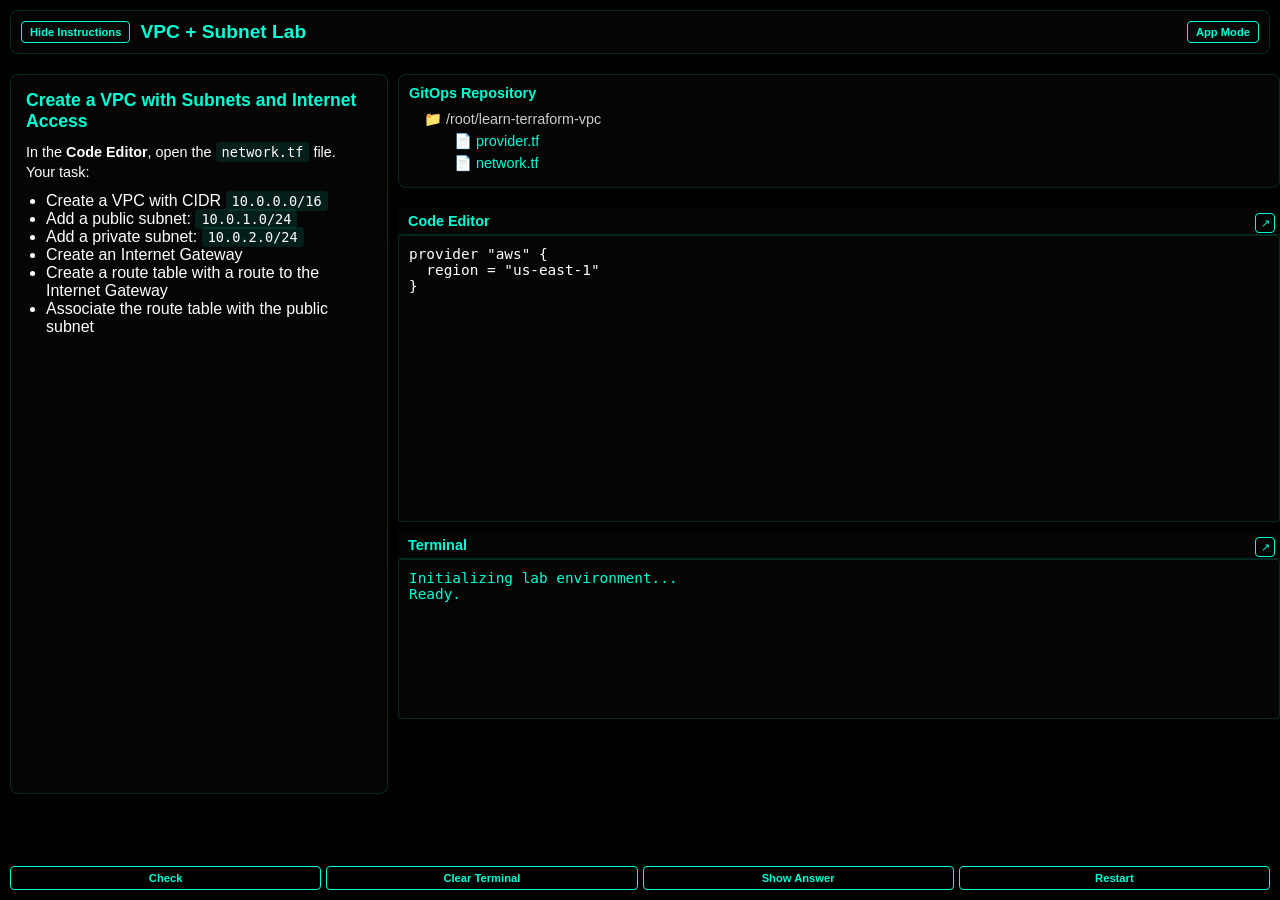
==== lab-engine/index.html @ 4620516e "Initial release: Terraform Academy OSS Open-source learning platform framework featuring: - Interact" ====
<!DOCTYPE html>
<html lang="en">
<head>
  <meta charset="UTF-8">
  <meta name="viewport" content="width=device-width, initial-scale=1.0, maximum-scale=1.0, user-scalable=no, viewport-fit=cover">
  <meta name="apple-mobile-web-app-capable" content="yes">
  <meta name="apple-mobile-web-app-status-bar-style" content="black-translucent">
  <title>Lab Engine Demo — Terraform Academy OSS</title>
  <link rel="stylesheet" href="../theme/variables.css">
  <link rel="stylesheet" href="../theme/octagons.css">
  <link rel="stylesheet" href="lab-engine.css">
</head>
<body>
  <!-- Background -->
  <div class="background-octagons">
    <span class="oct1" style="top:10%; left:10%;">⬡</span>
    <span class="oct2" style="top:40%; left:70%;">⬡</span>
    <span class="oct3" style="top:70%; left:30%;">⬡</span>
    <span class="oct4" style="top:20%; left:80%;">⬡</span>
    <span class="oct1" style="top:85%; left:15%;">⬡</span>
    <span class="oct2" style="top:65%; left:90%;">⬡</span>
  </div>

  <!-- Main Layout -->
  <div class="container">
    <!-- Header -->
    <div class="header">
      <button class="instructions-toggle" onclick="LabEngine.toggleInstructions()">Hide Instructions</button>
      <h1 id="lab-title">Sample Lab</h1>
      <button class="theme-toggle" onclick="LabEngine.toggleTheme()">App Mode</button>
    </div>

    <!-- Content -->
    <div class="main-content">
      <!-- Instructions Panel -->
      <div class="instructions" id="instructions">
        <h2 id="instruction-title">Instructions</h2>
        <div id="instruction-body">
          <p>Loading lab instructions...</p>
        </div>
      </div>

      <!-- Editor + Terminal -->
      <div class="editor-terminal">
        <!-- File Tree -->
        <div class="workspace">
          <h3>GitOps Repository</h3>
          <div class="file-tree" id="file-tree"></div>
        </div>

        <!-- Code Editor -->
        <div class="editor-section">
          <h3>Code Editor</h3>
          <button class="modal-toggle" onclick="LabEngine.openEditorModal()">↗</button>
          <textarea id="editor" spellcheck="false"></textarea>
        </div>

        <!-- Terminal -->
        <div class="terminal-section">
          <h3>Terminal</h3>
          <button class="modal-toggle" onclick="LabEngine.openTerminalModal()">↗</button>
          <textarea id="terminal" readonly>Initializing lab environment...
Ready.</textarea>
        </div>
      </div>
    </div>

    <!-- Action Buttons -->
    <div class="button-group">
      <button class="check-btn" onclick="LabEngine.check()">Check</button>
      <button class="clear-btn" onclick="LabEngine.clearTerminal()">Clear Terminal</button>
      <button class="check-answer-btn" onclick="LabEngine.showAnswer()">Show Answer</button>
      <button class="restart-btn" onclick="LabEngine.restart()">Restart</button>
    </div>
  </div>

  <!-- Editor Modal (fullscreen) -->
  <dialog id="editorModal">
    <div class="modal-content">
      <div class="modal-header">Code Editor</div>
      <div class="modal-body">
        <div class="editor-container">
          <div class="line-numbers" id="editorLineNumbers"></div>
          <textarea id="editorModalContent" spellcheck="false"></textarea>
        </div>
      </div>
      <button class="modal-toggle" onclick="LabEngine.closeEditorModal()">✕</button>
    </div>
  </dialog>

  <!-- Terminal Modal (fullscreen) -->
  <dialog id="terminalModal">
    <div class="modal-content">
      <div class="modal-header">Terminal</div>
      <div class="modal-body">
        <div class="editor-container">
          <div class="line-numbers" id="terminalLineNumbers"></div>
          <textarea id="terminalModalContent" readonly></textarea>
        </div>
      </div>
      <button class="modal-toggle" onclick="LabEngine.closeTerminalModal()">✕</button>
    </div>
  </dialog>

  <!-- Completion Prompt -->
  <div id="completionPrompt">
    <div class="burst-octagons">
      <span class="burst-oct" style="top:10%; left:20%;">⬡</span>
      <span class="burst-oct" style="top:30%; left:40%;">⬡</span>
      <span class="burst-oct" style="top:50%; left:60%;">⬡</span>
      <span class="burst-oct" style="top:70%; left:80%;">⬡</span>
      <span class="burst-oct" style="top:20%; left:70%;">⬡</span>
      <span class="burst-oct" style="top:60%; left:10%;">⬡</span>
    </div>
    <div class="burst-message">
      <h2>Nicely Done!</h2>
      <p id="completion-text">Congrats on completing the lab!</p>
      <button onclick="LabEngine.restart()">Restart</button>
    </div>
  </div>

  <!-- Lab Engine Core -->
  <script src="lab-engine.js"></script>

  <!-- Sample Lab Definition -->
  <script src="sample-lab.js"></script>

  <!-- Initialize -->
  <script>
    document.addEventListener('DOMContentLoaded', () => {
      LabEngine.init(SAMPLE_LAB);
    });
  </script>
</body>
</html>
---- theme/variables.css ----
/*
 * Terraform Academy OSS — CSS Variables (Theme System)
 *
 * Override these variables to customize the entire look.
 * Both dark and light mode are supported via [data-theme].
 */

:root {
  /* ─── Dark Theme (Default) ─── */
  --primary-bg: #0a0a1a;
  --primary-text: #ffffff;
  --sidebar-bg: #16191f;
  --sidebar-text: #d5dbdb;
  --accent: #00ffd5;
  --button-bg: #00ffd5;
  --card-bg: rgba(255, 255, 255, 0.04);
  --shadow: rgba(0, 255, 255, 0.08);
  --correct-bg: rgba(40, 167, 69, 0.2);
  --incorrect-bg: rgba(220, 53, 69, 0.2);
  --hover-bg: #66ffe6;
  --menu-button-bg: #00aaff;
}

[data-theme="light"] {
  --primary-bg: #f0f8ff;
  --primary-text: #000000;
  --sidebar-bg: #e6f2ff;
  --sidebar-text: #333333;
  --accent: #00aaff;
  --button-bg: #00aaff;
  --card-bg: rgba(255, 255, 255, 0.8);
  --shadow: rgba(0, 0, 0, 0.1);
  --correct-bg: rgba(40, 167, 69, 0.15);
  --incorrect-bg: rgba(220, 53, 69, 0.15);
  --hover-bg: #0099e6;
  --menu-button-bg: #0073bb;
}
---- theme/octagons.css ----
/*
 * Terraform Academy OSS — Octagon Background Animations
 *
 * Floating octagon particles that animate in the background.
 * Include this CSS and add the HTML structure below.
 *
 * HTML:
 *   <div class="background-octagons">
 *     <span style="top:10%;left:10%;font-size:60px;animation-duration:22s;">⬡</span>
 *     <span style="top:40%;left:70%;font-size:80px;animation-duration:18s;">⬡</span>
 *     ...
 *   </div>
 */

.background-octagons {
  position: fixed;
  top: 0;
  left: 0;
  width: 100%;
  height: 100%;
  pointer-events: none;
  z-index: -1;
  overflow: hidden;
}

.background-octagons span {
  position: absolute;
  font-size: 50px;
  color: rgba(0, 255, 200, 0.1);
  animation: octFloat 20s infinite linear;
}

[data-theme="light"] .background-octagons span {
  color: rgba(0, 170, 255, 0.1);
}

@keyframes octFloat {
  0%   { transform: translateY(100vh) rotate(0deg); }
  100% { transform: translateY(-10vh) rotate(360deg); }
}

/* Multi-directional floating (for labs) */
.oct1 { animation: octDrift1 40s linear infinite !important; }
.oct2 { animation: octDrift2 60s linear infinite !important; }
.oct3 { animation: octDrift3 50s linear infinite !important; }
.oct4 { animation: octDrift4 70s linear infinite !important; }

@keyframes octDrift1 {
  0%   { transform: translate(0, 0) rotate(0deg); }
  25%  { transform: translate(30px, -40px) rotate(90deg); }
  50%  { transform: translate(-20px, 20px) rotate(180deg); }
  75%  { transform: translate(10px, -10px) rotate(270deg); }
  100% { transform: translate(0, 0) rotate(360deg); }
}

@keyframes octDrift2 {
  0%   { transform: translate(0, 0) rotate(0deg); }
  25%  { transform: translate(-40px, 30px) rotate(90deg); }
  50%  { transform: translate(25px, -20px) rotate(180deg); }
  75%  { transform: translate(-10px, 10px) rotate(270deg); }
  100% { transform: translate(0, 0) rotate(360deg); }
}

@keyframes octDrift3 {
  0%   { transform: translate(0, 0) rotate(0deg); }
  25%  { transform: translate(20px, 20px) rotate(90deg); }
  50%  { transform: translate(-30px, -10px) rotate(180deg); }
  75%  { transform: translate(15px, 25px) rotate(270deg); }
  100% { transform: translate(0, 0) rotate(360deg); }
}

@keyframes octDrift4 {
  0%   { transform: translate(0, 0) rotate(0deg); }
  25%  { transform: translate(10px, -30px) rotate(90deg); }
  50%  { transform: translate(-25px, 15px) rotate(180deg); }
  75%  { transform: translate(20px, -20px) rotate(270deg); }
  100% { transform: translate(0, 0) rotate(360deg); }
}
---- lab-engine/lab-engine.css ----
/* Lab Engine — Styles */

/* ─── Core Reset ─── */
* { margin: 0; padding: 0; box-sizing: border-box; -webkit-tap-highlight-color: transparent; }
html, body {
  font-family: -apple-system, BlinkMacSystemFont, 'Segoe UI', Roboto, sans-serif;
  background: #000; color: #fff; height: 100%;
  overflow-x: hidden; overscroll-behavior: none;
  position: relative; -webkit-text-size-adjust: 100%; touch-action: manipulation;
}
textarea {
  -webkit-text-size-adjust: 100%;
  -webkit-user-select: text; user-select: text; touch-action: pan-y;
}

/* ─── App Mode Theme ─── */
body.app-mode {
  font-family: -apple-system, BlinkMacSystemFont, "Segoe UI", Roboto, Helvetica, Arial, sans-serif;
  background: #000; color: #fff;
  -webkit-font-smoothing: antialiased; -moz-osx-font-smoothing: grayscale;
}

/* ─── Container ─── */
.container {
  display: flex; flex-direction: column; height: 100vh;
  padding: 10px; position: relative; z-index: 1;
}

/* ─── Header ─── */
.header {
  display: flex; align-items: center; padding: 10px;
  background: rgba(255,255,255,0.02);
  border: 1px solid rgba(0,255,213,0.15);
  border-radius: 8px; backdrop-filter: blur(12px);
  margin-bottom: 10px; gap: 10px;
}
body.app-mode .header {
  border-radius: 20px; background: rgba(255,255,255,0.05);
  padding: 16px; box-shadow: 0 8px 30px rgba(0,0,0,0.3);
  backdrop-filter: blur(15px); border: none;
}
.header h1 {
  font-size: 1.2rem; flex: 1;
  background: linear-gradient(to right, #00ffd5, #66ffe6);
  -webkit-background-clip: text; -webkit-text-fill-color: transparent;
}
body.app-mode .header h1 {
  background: none; -webkit-text-fill-color: #fff; color: #fff; font-weight: 700;
}

/* ─── Buttons (both modes) ─── */
.theme-toggle, .instructions-toggle {
  padding: 4px 8px; border: 1px solid #00ffd5; background: transparent;
  color: #00ffd5; border-radius: 4px; backdrop-filter: blur(5px);
  cursor: pointer; font-weight: bold; font-size: 0.7rem; transition: background 0.3s, transform 0.1s ease;
}
body.app-mode .theme-toggle, body.app-mode .instructions-toggle {
  border: none; border-radius: 14px; padding: 10px 16px;
  background: rgba(255,255,255,0.06); font-weight: 600; font-size: 0.8rem;
  backdrop-filter: blur(10px); box-shadow: 0 1px 4px rgba(0,0,0,0.25);
}
.theme-toggle:hover, .instructions-toggle:hover { background: rgba(0,255,213,0.05); }
body.app-mode .theme-toggle:hover, body.app-mode .instructions-toggle:hover {
  background: rgba(255,255,255,0.12); transform: scale(1.02);
}

/* ─── Main Content ─── */
.main-content { flex: 1; display: flex; flex-direction: column; gap: 10px; padding: 10px 0; }

/* ─── Instructions ─── */
.instructions {
  background: rgba(255,255,255,0.02); border: 1px solid rgba(0,255,213,0.15);
  border-radius: 8px; backdrop-filter: blur(12px); padding: 15px;
  display: block; box-shadow: 0 4px 15px rgba(0,0,0,0.1);
}
body.app-mode .instructions {
  border-radius: 20px; background: rgba(255,255,255,0.05);
  padding: 16px; box-shadow: 0 8px 30px rgba(0,0,0,0.3);
  backdrop-filter: blur(15px); border: none;
}
.instructions.hidden { display: none; }
.instructions h2 { font-size: 1.1rem; color: #00ffd5; margin-bottom: 10px; }
body.app-mode .instructions h2 { font-weight: 700; }
.instructions p { font-size: 0.9rem; line-height: 1.4; }
.instructions code {
  background: rgba(0,255,213,0.1); padding: 2px 6px; border-radius: 4px; font-size: 0.85rem;
}

/* ─── Workspace / File Tree ─── */
.workspace {
  background: rgba(255,255,255,0.02); border: 1px solid rgba(0,255,213,0.15);
  border-radius: 8px; backdrop-filter: blur(12px); padding: 10px;
  margin-bottom: 10px; box-shadow: 0 4px 15px rgba(0,0,0,0.1);
}
body.app-mode .workspace {
  border-radius: 20px; background: rgba(255,255,255,0.05);
  padding: 16px; box-shadow: 0 8px 30px rgba(0,0,0,0.3);
  backdrop-filter: blur(15px); border: none;
}
.workspace h3 { font-size: 0.9rem; color: #00ffd5; margin-bottom: 10px; }
body.app-mode .workspace h3 { font-weight: 700; }
.file-tree { font-size: 0.9rem; color: #ccc; }
body.app-mode .file-tree { color: #ddd; }
.file-tree ul { list-style: none; padding-left: 15px; }
.file-tree li { margin: 5px 0; }
.file-tree li.file { color: #00ffd5; cursor: pointer; }

/* ─── Editor + Terminal ─── */
.editor-terminal { flex: 1; display: flex; flex-direction: column; gap: 10px; }
.editor-section, .terminal-section {
  flex: 1; display: flex; flex-direction: column; position: relative;
}
.editor-section h3, .terminal-section h3 {
  font-size: 0.9rem; color: #00ffd5; padding: 5px 10px;
  background: rgba(255,255,255,0.02); border-bottom: 1px solid rgba(0,255,213,0.15);
  backdrop-filter: blur(5px);
}
body.app-mode .editor-section, body.app-mode .terminal-section {
  border-radius: 20px; background: rgba(255,255,255,0.05);
  padding: 16px; box-shadow: 0 8px 30px rgba(0,0,0,0.3);
  backdrop-filter: blur(15px); border: none;
}
body.app-mode .editor-section h3, body.app-mode .terminal-section h3 {
  padding: 0; background: none; border-bottom: none; font-weight: 700; margin-bottom: 10px;
}

#editor, #terminal {
  flex: 1; background: rgba(255,255,255,0.02); border: 1px solid rgba(0,255,213,0.15);
  border-radius: 4px; backdrop-filter: blur(12px); padding: 10px;
  font-family: monospace; font-size: 0.9rem; color: #fff; resize: none;
  box-shadow: 0 4px 15px rgba(0,0,0,0.1);
}
body.app-mode #editor, body.app-mode #terminal {
  border-radius: 12px; background: rgba(255,255,255,0.05);
  font-size: 0.85rem; padding: 12px; border: none; box-shadow: none;
}
#terminal { color: #00ffd5; height: 40% !important; min-height: 60px; max-height: 160px; }

/* ─── Action Buttons ─── */
.button-group { display: flex; gap: 5px; margin-top: 10px; flex-wrap: wrap; }
body.app-mode .button-group {
  gap: 8px; flex-wrap: wrap; justify-content: center; padding: 12px 0;
}

.check-btn, .clear-btn, .check-answer-btn, .restart-btn {
  flex: 1; padding: 5px; border: 1px solid #00ffd5; background: transparent;
  color: #00ffd5; border-radius: 4px; backdrop-filter: blur(5px);
  font-size: 0.7rem; font-weight: 600; cursor: pointer; text-align: center;
  min-width: 50px; transition: background 0.3s;
}
body.app-mode .check-btn, body.app-mode .clear-btn,
body.app-mode .check-answer-btn, body.app-mode .restart-btn {
  border: none; border-radius: 14px; padding: 10px 16px;
  background: rgba(255,255,255,0.06); font-weight: 600; font-size: 0.8rem;
  backdrop-filter: blur(10px); box-shadow: 0 1px 4px rgba(0,0,0,0.25);
}
.check-btn:hover { background: rgba(0,255,213,0.05); }
.clear-btn:hover { background: rgba(255,85,85,0.05); }
.check-answer-btn:hover { background: rgba(85,85,221,0.05); }
.restart-btn:hover { background: rgba(255,170,0,0.05); }
body.app-mode .check-btn:hover, body.app-mode .clear-btn:hover,
body.app-mode .check-answer-btn:hover, body.app-mode .restart-btn:hover {
  background: rgba(255,255,255,0.12); transform: scale(1.02);
}

/* ─── Modal Toggle ─── */
.modal-toggle {
  position: absolute; top: 5px; right: 5px; width: 20px; height: 20px;
  background: transparent; border: 1px solid #00ffd5; color: #00ffd5;
  border-radius: 4px; cursor: pointer; font-size: 0.7rem;
  display: flex; align-items: center; justify-content: center;
  backdrop-filter: blur(5px); transition: background 0.3s;
}
body.app-mode .modal-toggle {
  border: none; border-radius: 14px; padding: 10px;
  background: rgba(255,255,255,0.06); font-weight: 600; font-size: 0.8rem;
  backdrop-filter: blur(10px); box-shadow: 0 1px 4px rgba(0,0,0,0.25);
  width: 30px; height: 30px;
}
.modal-toggle:hover { background: rgba(0,255,213,0.05); }
body.app-mode .modal-toggle:hover { background: rgba(255,255,255,0.12); transform: scale(1.02); }

/* ─── Dialog / Modals ─── */
dialog {
  width: 90vw; height: 80vh; max-width: 800px; max-height: 600px;
  background: rgba(255,255,255,0.02); border: 1px solid rgba(0,255,213,0.15);
  border-radius: 8px; backdrop-filter: blur(12px);
  box-shadow: 0 4px 15px rgba(0,0,0,0.1); padding: 10px; z-index: 1000;
}
body.app-mode dialog {
  width: 92vw; max-width: 768px; height: 80vh;
  border: none; border-radius: 24px; background: rgba(255,255,255,0.07);
  backdrop-filter: blur(20px); box-shadow: 0 20px 60px rgba(0,0,0,0.4);
  padding: 20px; color: #fff;
}
dialog::backdrop { background: rgba(0,0,0,0.5); }

.modal-content { height: 100%; display: flex; flex-direction: column; }
.modal-header {
  font-size: 0.9rem; color: #00ffd5; padding: 5px 10px;
  background: rgba(255,255,255,0.02); border-bottom: 1px solid rgba(0,255,213,0.15);
}
body.app-mode .modal-header {
  font-size: 1rem; font-weight: 700; margin-bottom: 10px;
  padding: 0; background: none; border-bottom: none;
}
.modal-body { flex: 1; padding: 10px; display: flex; }

.editor-container {
  display: flex; width: 100%; height: 100%;
  background: transparent; border: 1px solid rgba(0,255,213,0.15); border-radius: 4px;
}
body.app-mode .editor-container {
  border: none; border-radius: 12px; background: rgba(255,255,255,0.05);
}

.line-numbers {
  width: 40px; background: rgba(255,255,255,0.02); color: #888;
  font-family: monospace; font-size: 0.9rem; text-align: right;
  padding: 10px 5px; overflow: hidden; user-select: none;
  border-right: 1px solid rgba(0,255,213,0.15);
}
body.app-mode .line-numbers {
  background: rgba(255,255,255,0.05); color: #aaa; font-size: 0.85rem; border-right: none;
}
.line-numbers div { line-height: 1.5em; padding-right: 5px; }

.modal-body textarea {
  flex: 1; background: transparent; border: none;
  font-family: monospace; font-size: 0.9rem; color: #fff;
  resize: none; padding: 10px; line-height: 1.5em; overflow-y: auto;
}
body.app-mode .modal-body textarea {
  background: rgba(255,255,255,0.05); font-size: 0.85rem; padding: 12px; border-radius: 12px;
}
#terminalModal textarea { color: #00ffd5; }

/* ─── Completion Prompt ─── */
#completionPrompt {
  position: fixed; top: 0; left: 0; width: 100vw; height: 100vh;
  z-index: 9999; display: none;
}
.burst-octagons {
  position: absolute; width: 100%; height: 100%; overflow: hidden; z-index: 1;
}
.burst-oct {
  position: absolute; font-size: 4rem; font-weight: bold;
  color: rgba(79,195,247,0.8);
  animation: pulseburst 4s ease-in-out infinite;
}
@keyframes pulseburst {
  0%, 100% { transform: scale(1) rotate(0deg); opacity: 0.6; }
  50% { transform: scale(1.8) rotate(180deg); opacity: 1; }
}
.burst-message {
  position: absolute; top: 50%; left: 50%; transform: translate(-50%,-50%);
  font-size: 1.2rem; color: rgba(79,195,247,0.9);
  background: rgba(255,255,255,0.02); border: 1px solid rgba(0,255,213,0.15);
  backdrop-filter: blur(12px); padding: 2rem 3rem; border-radius: 12px;
  font-weight: bold; text-align: center; z-index: 2;
  box-shadow: 0 4px 15px rgba(0,0,0,0.1);
}
body.app-mode .burst-message {
  border-radius: 20px; background: rgba(255,255,255,0.06);
  backdrop-filter: blur(15px); padding: 2rem; color: #00ffd5;
  box-shadow: 0 12px 40px rgba(0,0,0,0.4); border: none;
}
.burst-message h2 { margin-bottom: 0.5rem; color: rgba(79,195,247,1); }
body.app-mode .burst-message h2 { font-size: 1.4rem; margin-bottom: 1rem; color: #00ffd5; }
.burst-message button {
  margin-top: 1rem; padding: 0.6rem 1.2rem;
  background: transparent; border: 1px solid rgba(79,195,247,0.9);
  color: rgba(79,195,247,0.9); border-radius: 6px;
  font-size: 1rem; cursor: pointer; backdrop-filter: blur(5px); transition: background 0.3s;
}
body.app-mode .burst-message button {
  padding: 10px 16px; border-radius: 12px; border: none;
  background: rgba(255,255,255,0.1); color: #00ffd5; font-weight: 600;
  font-size: 0.9rem; backdrop-filter: blur(10px);
}
.burst-message button:hover { background: rgba(79,195,247,0.05); }
body.app-mode .burst-message button:hover { background: rgba(255,255,255,0.2); transform: scale(1.02); }

/* ─── Desktop Layout ─── */
@media (min-width: 768px) {
  .main-content { flex-direction: row; }
  .instructions { flex: 0 0 30%; max-height: 80vh; overflow-y: auto; }
  .editor-terminal { flex: 0 0 70%; }
  .editor-section, .terminal-section { flex: 1; }
}
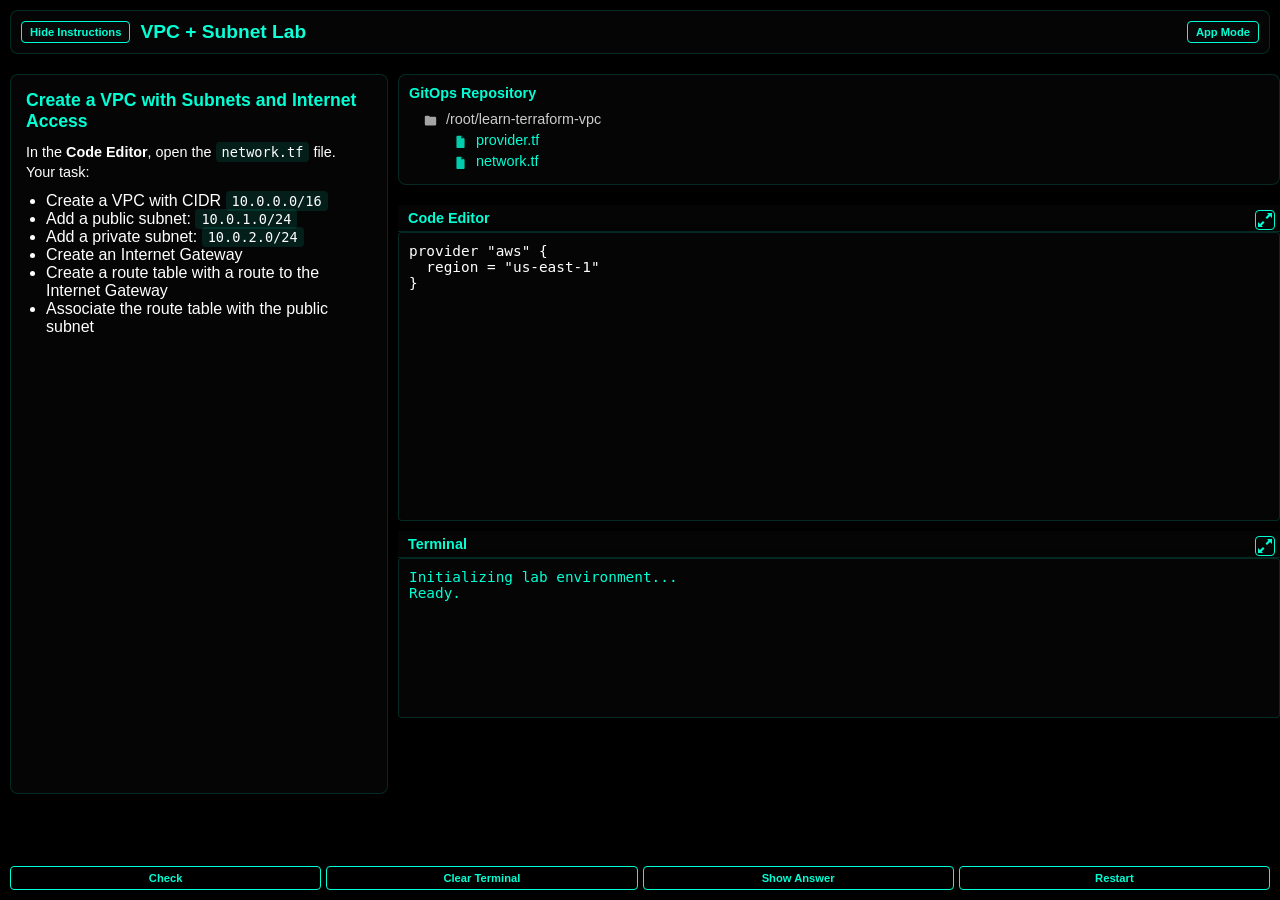
==== commit 22b6a8c6: "feat: funnel optimization, exam domain alignment, share buttons, community foundations - Add certifi" ====
--- a/lab-engine/index.html
+++ b/lab-engine/index.html
@@ -5,7 +5,7 @@
   <meta name="viewport" content="width=device-width, initial-scale=1.0, maximum-scale=1.0, user-scalable=no, viewport-fit=cover">
   <meta name="apple-mobile-web-app-capable" content="yes">
   <meta name="apple-mobile-web-app-status-bar-style" content="black-translucent">
-  <title>Lab Engine Demo — Terraform Academy OSS</title>
+  <title>Lab Engine Demo | Terraform Academy OSS</title>
   <link rel="stylesheet" href="../theme/variables.css">
   <link rel="stylesheet" href="../theme/octagons.css">
   <link rel="stylesheet" href="lab-engine.css">
@@ -13,12 +13,12 @@
 <body>
   <!-- Background -->
   <div class="background-octagons">
-    <span class="oct1" style="top:10%; left:10%;">⬡</span>
-    <span class="oct2" style="top:40%; left:70%;">⬡</span>
-    <span class="oct3" style="top:70%; left:30%;">⬡</span>
-    <span class="oct4" style="top:20%; left:80%;">⬡</span>
-    <span class="oct1" style="top:85%; left:15%;">⬡</span>
-    <span class="oct2" style="top:65%; left:90%;">⬡</span>
+    <svg class="hex oct1" style="top:10%; left:10%;" viewBox="0 0 100 100"><polygon points="50,3 97,25 97,75 50,97 3,75 3,25" fill="none" stroke="currentColor" stroke-width="6"/></svg>
+    <svg class="hex oct2" style="top:40%; left:70%;" viewBox="0 0 100 100"><polygon points="50,3 97,25 97,75 50,97 3,75 3,25" fill="none" stroke="currentColor" stroke-width="6"/></svg>
+    <svg class="hex oct3" style="top:70%; left:30%;" viewBox="0 0 100 100"><polygon points="50,3 97,25 97,75 50,97 3,75 3,25" fill="none" stroke="currentColor" stroke-width="6"/></svg>
+    <svg class="hex oct4" style="top:20%; left:80%;" viewBox="0 0 100 100"><polygon points="50,3 97,25 97,75 50,97 3,75 3,25" fill="none" stroke="currentColor" stroke-width="6"/></svg>
+    <svg class="hex oct1" style="top:85%; left:15%;" viewBox="0 0 100 100"><polygon points="50,3 97,25 97,75 50,97 3,75 3,25" fill="none" stroke="currentColor" stroke-width="6"/></svg>
+    <svg class="hex oct2" style="top:65%; left:90%;" viewBox="0 0 100 100"><polygon points="50,3 97,25 97,75 50,97 3,75 3,25" fill="none" stroke="currentColor" stroke-width="6"/></svg>
   </div>
 
   <!-- Main Layout -->
@@ -51,14 +51,18 @@
         <!-- Code Editor -->
         <div class="editor-section">
           <h3>Code Editor</h3>
-          <button class="modal-toggle" onclick="LabEngine.openEditorModal()">↗</button>
+          <button class="modal-toggle" onclick="LabEngine.openEditorModal()" aria-label="Expand editor">
+            <svg width="14" height="14" viewBox="0 0 14 14" fill="currentColor" xmlns="http://www.w3.org/2000/svg"><path d="M9 0h5v5l-2-2-3 3-1.5-1.5 3-3L9 0zM0 9l2 2 3-3L6.5 9.5l-3 3L5 14H0V9z"/></svg>
+          </button>
           <textarea id="editor" spellcheck="false"></textarea>
         </div>
 
         <!-- Terminal -->
         <div class="terminal-section">
           <h3>Terminal</h3>
-          <button class="modal-toggle" onclick="LabEngine.openTerminalModal()">↗</button>
+          <button class="modal-toggle" onclick="LabEngine.openTerminalModal()" aria-label="Expand terminal">
+            <svg width="14" height="14" viewBox="0 0 14 14" fill="currentColor" xmlns="http://www.w3.org/2000/svg"><path d="M9 0h5v5l-2-2-3 3-1.5-1.5 3-3L9 0zM0 9l2 2 3-3L6.5 9.5l-3 3L5 14H0V9z"/></svg>
+          </button>
           <textarea id="terminal" readonly>Initializing lab environment...
 Ready.</textarea>
         </div>
@@ -84,7 +88,9 @@
           <textarea id="editorModalContent" spellcheck="false"></textarea>
         </div>
       </div>
-      <button class="modal-toggle" onclick="LabEngine.closeEditorModal()">✕</button>
+      <button class="modal-toggle" onclick="LabEngine.closeEditorModal()" aria-label="Close editor">
+        <svg width="14" height="14" viewBox="0 0 14 14" fill="none" stroke="currentColor" stroke-width="2" stroke-linecap="round" xmlns="http://www.w3.org/2000/svg"><line x1="1" y1="1" x2="13" y2="13"/><line x1="13" y1="1" x2="1" y2="13"/></svg>
+      </button>
     </div>
   </dialog>
 
@@ -98,24 +104,35 @@
           <textarea id="terminalModalContent" readonly></textarea>
         </div>
       </div>
-      <button class="modal-toggle" onclick="LabEngine.closeTerminalModal()">✕</button>
+      <button class="modal-toggle" onclick="LabEngine.closeTerminalModal()" aria-label="Close terminal">
+        <svg width="14" height="14" viewBox="0 0 14 14" fill="none" stroke="currentColor" stroke-width="2" stroke-linecap="round" xmlns="http://www.w3.org/2000/svg"><line x1="1" y1="1" x2="13" y2="13"/><line x1="13" y1="1" x2="1" y2="13"/></svg>
+      </button>
     </div>
   </dialog>
 
   <!-- Completion Prompt -->
   <div id="completionPrompt">
     <div class="burst-octagons">
-      <span class="burst-oct" style="top:10%; left:20%;">⬡</span>
-      <span class="burst-oct" style="top:30%; left:40%;">⬡</span>
-      <span class="burst-oct" style="top:50%; left:60%;">⬡</span>
-      <span class="burst-oct" style="top:70%; left:80%;">⬡</span>
-      <span class="burst-oct" style="top:20%; left:70%;">⬡</span>
-      <span class="burst-oct" style="top:60%; left:10%;">⬡</span>
+      <svg class="burst-oct" style="top:10%; left:20%;" viewBox="0 0 100 100"><polygon points="50,3 97,25 97,75 50,97 3,75 3,25" fill="none" stroke="currentColor" stroke-width="8"/></svg>
+      <svg class="burst-oct" style="top:30%; left:40%;" viewBox="0 0 100 100"><polygon points="50,3 97,25 97,75 50,97 3,75 3,25" fill="none" stroke="currentColor" stroke-width="8"/></svg>
+      <svg class="burst-oct" style="top:50%; left:60%;" viewBox="0 0 100 100"><polygon points="50,3 97,25 97,75 50,97 3,75 3,25" fill="none" stroke="currentColor" stroke-width="8"/></svg>
+      <svg class="burst-oct" style="top:70%; left:80%;" viewBox="0 0 100 100"><polygon points="50,3 97,25 97,75 50,97 3,75 3,25" fill="none" stroke="currentColor" stroke-width="8"/></svg>
+      <svg class="burst-oct" style="top:20%; left:70%;" viewBox="0 0 100 100"><polygon points="50,3 97,25 97,75 50,97 3,75 3,25" fill="none" stroke="currentColor" stroke-width="8"/></svg>
+      <svg class="burst-oct" style="top:60%; left:10%;" viewBox="0 0 100 100"><polygon points="50,3 97,25 97,75 50,97 3,75 3,25" fill="none" stroke="currentColor" stroke-width="8"/></svg>
     </div>
     <div class="burst-message">
       <h2>Nicely Done!</h2>
       <p id="completion-text">Congrats on completing the lab!</p>
       <button onclick="LabEngine.restart()">Restart</button>
+      <div class="upgrade-cta" style="margin-top:24px;padding:16px 20px;background:rgba(99,102,241,0.15);border:1px solid rgba(99,102,241,0.4);border-radius:10px;text-align:center;">
+        <p style="margin:0 0 4px;font-size:0.85rem;font-weight:600;">This lab ran in simulation mode.</p>
+        <p style="margin:0 0 10px;font-size:0.8rem;opacity:0.65;">Terraform Academy Pro runs the same lab against real AWS, Azure, or GCP infrastructure in an isolated sandbox, with AI coaching on every validation failure.</p>
+        <a href="https://terraformacademy.com" target="_blank" rel="noopener noreferrer"
+           style="display:inline-block;padding:10px 22px;background:#6366f1;color:#fff;border-radius:6px;text-decoration:none;font-size:0.9rem;font-weight:600;letter-spacing:0.01em;">
+          Run on Real Infrastructure
+        </a>
+        <p style="margin:10px 0 0;font-size:0.75rem;opacity:0.5;">Real cloud labs &middot; AI coaching &middot; Certification tracks</p>
+      </div>
     </div>
   </div>
 
--- a/theme/octagons.css
+++ b/theme/octagons.css
@@ -1,13 +1,14 @@
 /*
  * Terraform Academy OSS — Octagon Background Animations
  *
- * Floating octagon particles that animate in the background.
+ * Floating hexagon particles that animate in the background.
  * Include this CSS and add the HTML structure below.
  *
  * HTML:
  *   <div class="background-octagons">
- *     <span style="top:10%;left:10%;font-size:60px;animation-duration:22s;">⬡</span>
- *     <span style="top:40%;left:70%;font-size:80px;animation-duration:18s;">⬡</span>
+ *     <svg class="hex" style="top:10%;left:10%;width:60px;height:60px;animation-duration:22s;" viewBox="0 0 100 100">
+ *       <polygon points="50,3 97,25 97,75 50,97 3,75 3,25" fill="none" stroke="currentColor" stroke-width="6"/>
+ *     </svg>
  *     ...
  *   </div>
  */
@@ -23,14 +24,15 @@
   overflow: hidden;
 }
 
-.background-octagons span {
+.background-octagons .hex {
   position: absolute;
-  font-size: 50px;
+  width: 50px;
+  height: 50px;
   color: rgba(0, 255, 200, 0.1);
   animation: octFloat 20s infinite linear;
 }
 
-[data-theme="light"] .background-octagons span {
+[data-theme="light"] .background-octagons .hex {
   color: rgba(0, 170, 255, 0.1);
 }
 
@@ -76,3 +78,46 @@
   75%  { transform: translate(20px, -20px) rotate(270deg); }
   100% { transform: translate(0, 0) rotate(360deg); }
 }
+
+@keyframes octFloat {
+  0%   { transform: translateY(100vh) rotate(0deg); }
+  100% { transform: translateY(-10vh) rotate(360deg); }
+}
+
+/* Multi-directional floating (for labs) */
+.oct1 { animation: octDrift1 40s linear infinite !important; }
+.oct2 { animation: octDrift2 60s linear infinite !important; }
+.oct3 { animation: octDrift3 50s linear infinite !important; }
+.oct4 { animation: octDrift4 70s linear infinite !important; }
+
+@keyframes octDrift1 {
+  0%   { transform: translate(0, 0) rotate(0deg); }
+  25%  { transform: translate(30px, -40px) rotate(90deg); }
+  50%  { transform: translate(-20px, 20px) rotate(180deg); }
+  75%  { transform: translate(10px, -10px) rotate(270deg); }
+  100% { transform: translate(0, 0) rotate(360deg); }
+}
+
+@keyframes octDrift2 {
+  0%   { transform: translate(0, 0) rotate(0deg); }
+  25%  { transform: translate(-40px, 30px) rotate(90deg); }
+  50%  { transform: translate(25px, -20px) rotate(180deg); }
+  75%  { transform: translate(-10px, 10px) rotate(270deg); }
+  100% { transform: translate(0, 0) rotate(360deg); }
+}
+
+@keyframes octDrift3 {
+  0%   { transform: translate(0, 0) rotate(0deg); }
+  25%  { transform: translate(20px, 20px) rotate(90deg); }
+  50%  { transform: translate(-30px, -10px) rotate(180deg); }
+  75%  { transform: translate(15px, 25px) rotate(270deg); }
+  100% { transform: translate(0, 0) rotate(360deg); }
+}
+
+@keyframes octDrift4 {
+  0%   { transform: translate(0, 0) rotate(0deg); }
+  25%  { transform: translate(10px, -30px) rotate(90deg); }
+  50%  { transform: translate(-25px, 15px) rotate(180deg); }
+  75%  { transform: translate(20px, -20px) rotate(270deg); }
+  100% { transform: translate(0, 0) rotate(360deg); }
+}
--- a/lab-engine/lab-engine.css
+++ b/lab-engine/lab-engine.css
@@ -244,7 +244,7 @@
   position: absolute; width: 100%; height: 100%; overflow: hidden; z-index: 1;
 }
 .burst-oct {
-  position: absolute; font-size: 4rem; font-weight: bold;
+  position: absolute; width: 4rem; height: 4rem;
   color: rgba(79,195,247,0.8);
   animation: pulseburst 4s ease-in-out infinite;
 }
